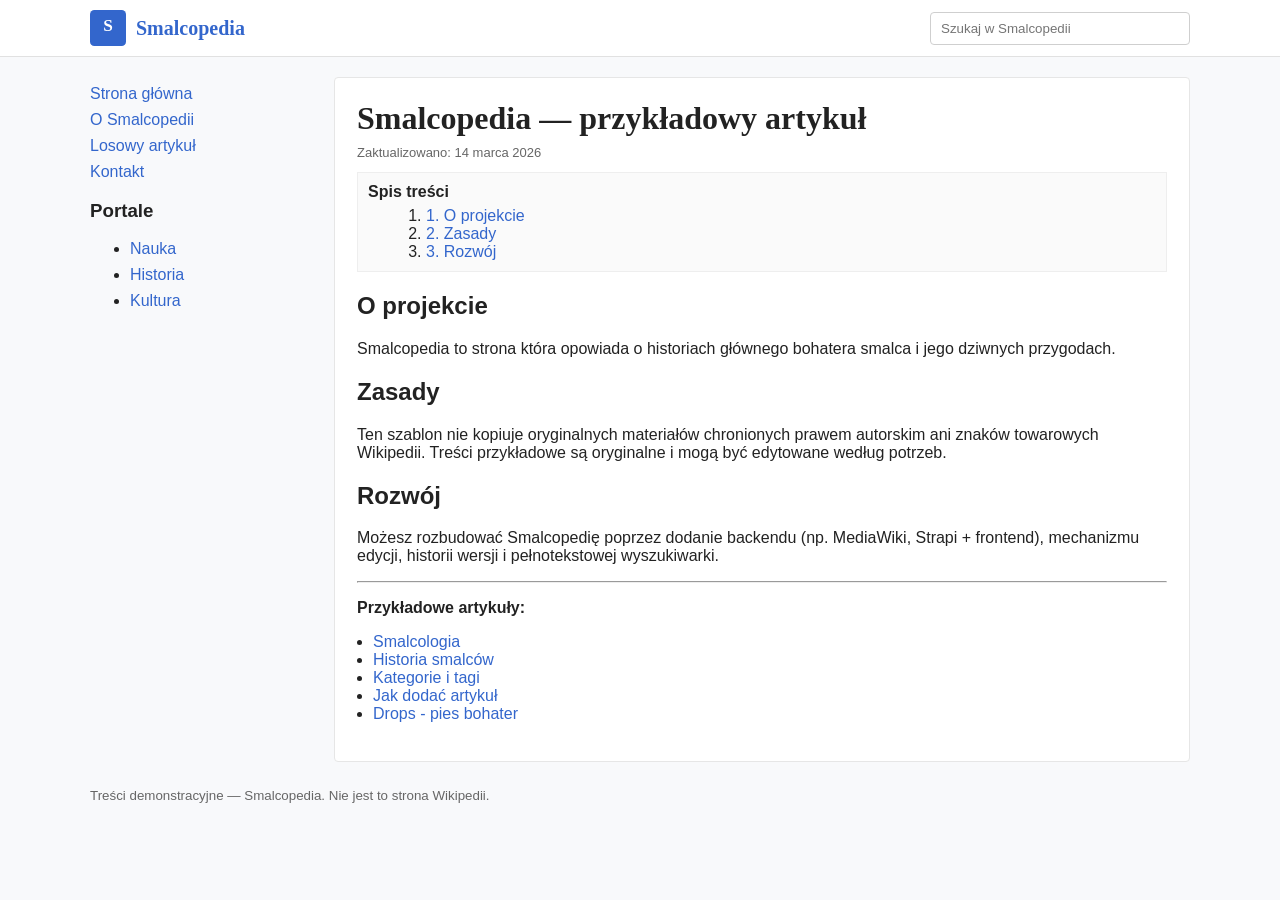
==== index.html @ fd2a966c "Add files via upload" ====
<!doctype html>
<html lang="pl">
<head>
  <meta charset="utf-8">
  <meta name="viewport" content="width=device-width,initial-scale=1">
  <title>Smalcopedia — wolna encyklopedia</title>
  <link rel="stylesheet" href="styles.css">
</head>
<body>
  <header class="site-header">
    <div class="header-inner">
      <a class="logo" href="#" aria-label="Smalcopedia">
        <!-- Simple SVG logo to avoid trademark issues -->
        <svg width="36" height="36" viewBox="0 0 100 100" xmlns="http://www.w3.org/2000/svg" aria-hidden="true">
          <rect width="100" height="100" rx="12" fill="#3366cc"></rect>
          <text x="50%" y="58%" font-family="Georgia, serif" font-size="48" fill="#fff" text-anchor="middle">S</text>
        </svg>
        <span class="site-title">Smalcopedia</span>
      </a>
      <form id="searchForm" class="search-form" onsubmit="return false;">
        <input id="searchInput" type="search" placeholder="Szukaj w Smalcopedii" aria-label="Szukaj">
      </form>
    </div>
  </header>

  <div class="page-wrap">
    <aside class="sidebar">
      <nav>
        <ul>
          <li><a href="#">Strona główna</a></li>
          <li><a href="#">O Smalcopedii</a></li>
          <li><a href="#">Losowy artykuł</a></li>
          <li><a href="#">Kontakt</a></li>
        </ul>
      </nav>
      <section class="portals">
        <h3>Portale</h3>
        <ul>
          <li><a href="#">Nauka</a></li>
          <li><a href="#">Historia</a></li>
          <li><a href="#">Kultura</a></li>
        </ul>
      </section>
    </aside>

    <main class="content">
      <article class="article" id="article-main">
        <h1>Smalcopedia — przykładowy artykuł</h1>
        <div class="meta">Zaktualizowano: 14 marca 2026</div>
        <nav class="toc" aria-label="Spis treści">
          <strong>Spis treści</strong>
          <ol>
            <li><a href="#sekcja-1">1. O projekcie</a></li>
            <li><a href="#sekcja-2">2. Zasady</a></li>
            <li><a href="#sekcja-3">3. Rozwój</a></li>
          </ol>
        </nav>

        <section id="sekcja-1">
          <h2>O projekcie</h2>
          <p>Smalcopedia to strona która opowiada o historiach głównego bohatera smalca i jego dziwnych przygodach.</p>
        </section>

        <section id="sekcja-2">
          <h2>Zasady</h2>
          <p>Ten szablon nie kopiuje oryginalnych materiałów chronionych prawem autorskim ani znaków towarowych Wikipedii. Treści przykładowe są oryginalne i mogą być edytowane według potrzeb.</p>
        </section>

        <section id="sekcja-3">
          <h2>Rozwój</h2>
          <p>Możesz rozbudować Smalcopedię poprzez dodanie backendu (np. MediaWiki, Strapi + frontend), mechanizmu edycji, historii wersji i pełnotekstowej wyszukiwarki.</p>
        </section>

        <hr>
        <p class="references"><strong>Przykładowe artykuły:</strong></p>
        <ul id="articleList" class="article-list">
          <li><a href="#">Smalcologia</a></li>
          <li><a href="#">Historia smalców</a></li>
          <li><a href="#">Kategorie i tagi</a></li>
          <li><a href="#">Jak dodać artykuł</a></li>
          <li><a href="dropsie.html">Drops - pies bohater</a></li>
        </ul>
      </article>
    </main>
  </div>

  <footer class="site-footer">
    <div class="footer-inner">
      <small>Treści demonstracyjne — Smalcopedia. Nie jest to strona Wikipedii.</small>
    </div>
  </footer>

  <script src="script.js"></script>
</body>
</html>
---- styles.css ----
/* Podstawowy styl wzorowany na typowym układzie wiki, ale unikalny */
:root{
  --accent:#3366cc;
  --bg:#f8f9fb;
  --text:#222;
}
html,body{height:100%;margin:0;font-family: -apple-system, BlinkMacSystemFont, "Segoe UI", Roboto, "Helvetica Neue", Arial, "Noto Sans", "Liberation Sans", sans-serif;color:var(--text);background:var(--bg);}
a{color:var(--accent);text-decoration:none}
a:hover{text-decoration:underline}

.site-header{background:#fff;border-bottom:1px solid #e1e1e1}
.header-inner{max-width:1100px;margin:0 auto;display:flex;align-items:center;gap:16px;padding:10px 16px}
.logo{display:flex;align-items:center;gap:10px;color:var(--accent);font-weight:700}
.site-title{font-family:Georgia, 'Times New Roman', Times, serif;font-size:20px}
.search-form{margin-left:auto}
#searchInput{padding:8px 10px;border:1px solid #cfcfcf;border-radius:4px;width:260px}

.page-wrap{max-width:1100px;margin:20px auto;display:grid;grid-template-columns:220px 1fr;gap:24px;padding:0 16px}
.sidebar{background:transparent}
.sidebar nav ul{list-style:none;padding:0;margin:0}
.sidebar li{margin:8px 0}
.portals{margin-top:18px}

.content{background:#fff;padding:22px;border:1px solid #e6e6e6;border-radius:4px}
.article h1{font-family:Georgia, 'Times New Roman', Times, serif;font-size:32px;margin:0 0 8px}
.meta{color:#666;font-size:13px;margin-bottom:12px}
.toc{background:#fafafa;border:1px solid #eee;padding:10px;margin:10px 0}
.toc ol{margin:6px 0 0 18px}
.section h2{font-size:20px}
.article-list{padding-left:16px}

.site-footer{margin:24px 0 40px}
.footer-inner{max-width:1100px;margin:0 auto;padding:0 16px;color:#666}

/* Responsywność */
@media (max-width:800px){
  .page-wrap{grid-template-columns:1fr;}
  .sidebar{order:2}
  .content{order:1}
  #searchInput{width:160px}
}
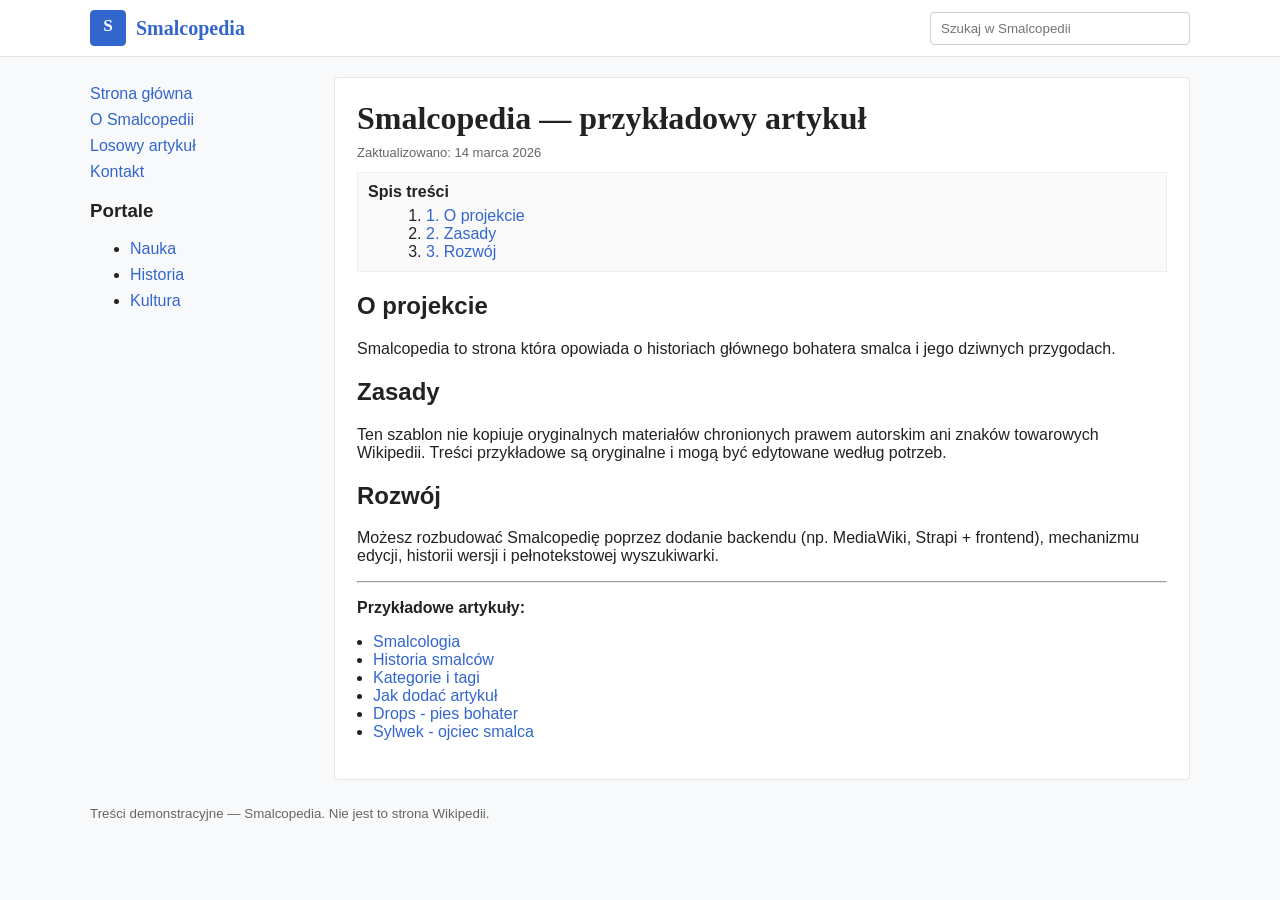
==== commit dd96a835: "Add new article link for 'Sylwek - ojciec smalca' Added a new article link for 'Sylwek - ojciec smal" ====
--- a/index.html
+++ b/index.html
@@ -79,6 +79,7 @@
           <li><a href="#">Kategorie i tagi</a></li>
           <li><a href="#">Jak dodać artykuł</a></li>
           <li><a href="dropsie.html">Drops - pies bohater</a></li>
+          <li><a href="sylwek.html">Sylwek - ojciec smalca</a></li>
         </ul>
       </article>
     </main>
@@ -92,4 +93,4 @@
 
   <script src="script.js"></script>
 </body>
-</html>+</html>
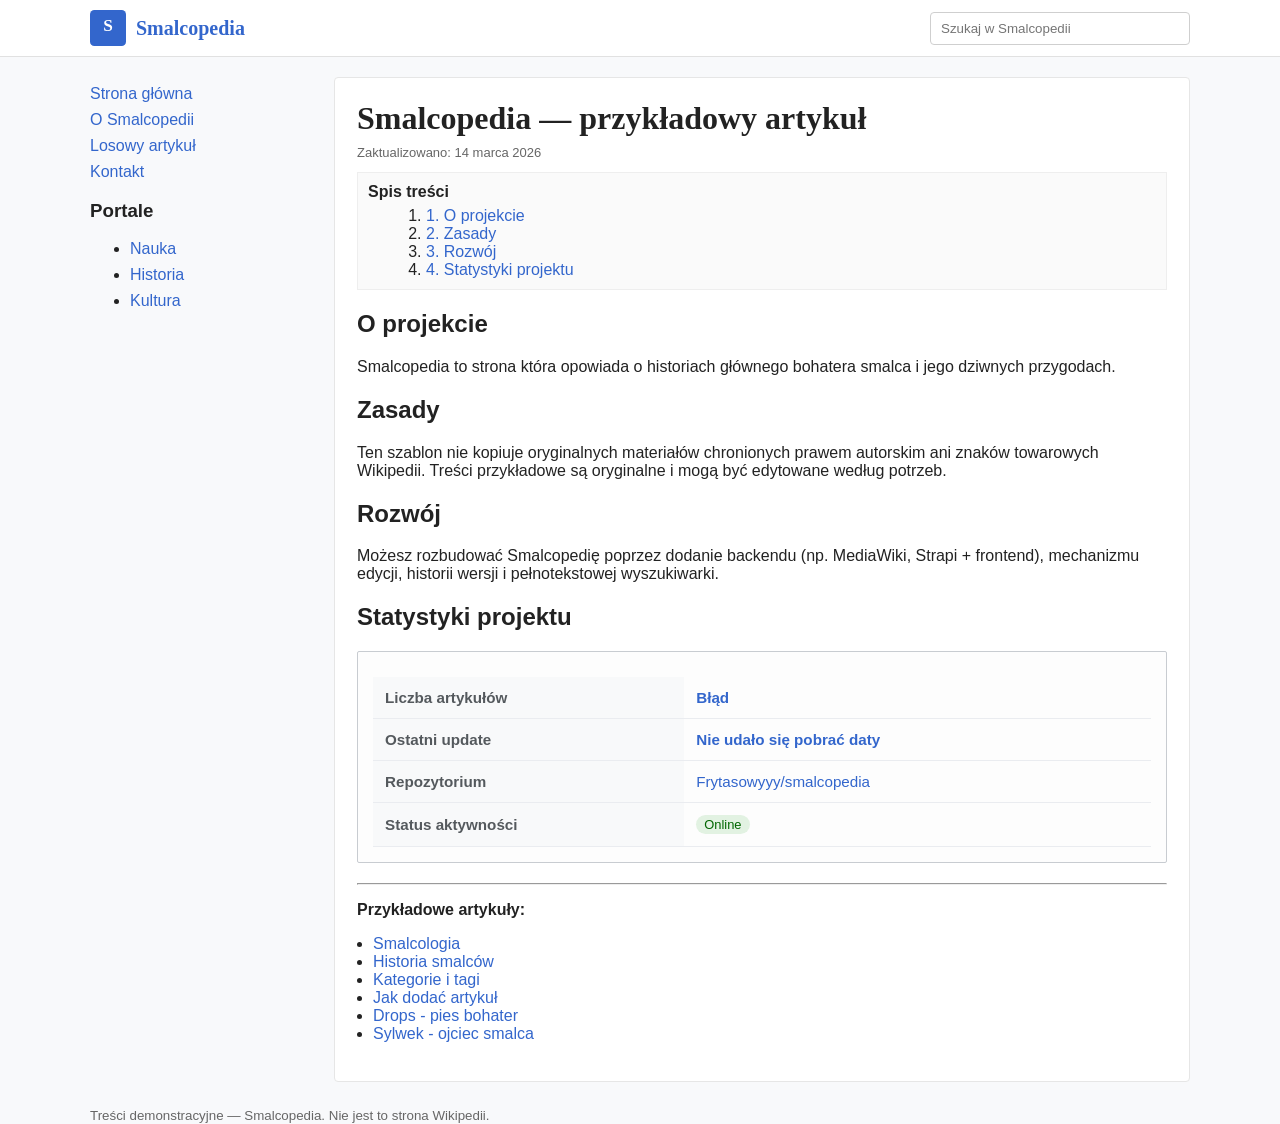
==== commit 96e08cc3: "Added statics and small fixes" ====
--- a/index.html
+++ b/index.html
@@ -5,6 +5,7 @@
   <meta name="viewport" content="width=device-width,initial-scale=1">
   <title>Smalcopedia — wolna encyklopedia</title>
   <link rel="stylesheet" href="styles.css">
+  <link rel="stylesheet" href="statistics.css">
 </head>
 <body>
   <header class="site-header">
@@ -29,7 +30,7 @@
         <ul>
           <li><a href="#">Strona główna</a></li>
           <li><a href="#">O Smalcopedii</a></li>
-          <li><a href="#">Losowy artykuł</a></li>
+          <li><a href="#" id="randomArticle">Losowy artykuł</a></li>
           <li><a href="#">Kontakt</a></li>
         </ul>
       </nav>
@@ -53,6 +54,7 @@
             <li><a href="#sekcja-1">1. O projekcie</a></li>
             <li><a href="#sekcja-2">2. Zasady</a></li>
             <li><a href="#sekcja-3">3. Rozwój</a></li>
+            <li><a href="#statystyki-projektu">4. Statystyki projektu</a></li>
           </ol>
         </nav>
 
@@ -69,6 +71,32 @@
         <section id="sekcja-3">
           <h2>Rozwój</h2>
           <p>Możesz rozbudować Smalcopedię poprzez dodanie backendu (np. MediaWiki, Strapi + frontend), mechanizmu edycji, historii wersji i pełnotekstowej wyszukiwarki.</p>
+        </section>
+
+        <section id="statystyki-projektu">
+          <h2>Statystyki projektu</h2>
+          <div class="stats-container">
+            <table class="stats-table">
+              <tbody>
+                <tr>
+                  <th>Liczba artykułów</th>
+                  <td id="articleCount" class="stats-value">...</td>
+                </tr>
+                <tr>
+                  <th>Ostatni update</th>
+                  <td id="lastUpdate" class="stats-value">Pobieranie...</td>
+                </tr>
+                <tr>
+                  <th>Repozytorium</th>
+                  <td><a href="https://github.com/Frytasowyyy/smalcopedia" target="_blank">Frytasowyyy/smalcopedia</a></td>
+                </tr>
+                <tr>
+                  <th>Status aktywności</th>
+                  <td><span class="stats-status">Online</span></td>
+                </tr>
+              </tbody>
+            </table>
+          </div>
         </section>
 
         <hr>
@@ -91,6 +119,8 @@
     </div>
   </footer>
 
+  <script src="articles.js"></script>
   <script src="script.js"></script>
+  <script src="statistics.js"></script>
 </body>
 </html>
--- a/statistics.css
+++ b/statistics.css
@@ -0,0 +1,54 @@
+/* Styl dla tabeli statystyk projektu */
+.stats-container {
+    margin: 20px 0;
+    padding: 15px;
+    background-color: #fdfdfd;
+    border: 1px solid #c8ccd1;
+    border-radius: 2px;
+}
+
+.stats-table {
+    width: 100%;
+    border-collapse: collapse;
+    font-size: 0.95em;
+    margin-top: 10px;
+}
+
+.stats-table caption {
+    text-align: left;
+    font-weight: bold;
+    font-size: 1.1em;
+    padding-bottom: 8px;
+    color: #333;
+}
+
+.stats-table th, .stats-table td {
+    padding: 12px;
+    text-align: left;
+    border-bottom: 1px solid #eaecf0;
+}
+
+.stats-table th {
+    background-color: #f8f9fa;
+    color: #54595d;
+    font-weight: 600;
+    width: 40%;
+}
+
+.stats-table tr:hover {
+    background-color: #f2f5f7;
+}
+
+.stats-value {
+    font-weight: bold;
+    color: #3366cc;
+}
+
+.stats-status {
+    display: inline-block;
+    padding: 2px 8px;
+    border-radius: 12px;
+    font-size: 0.85em;
+    background-color: #e2f2e2;
+    color: #006600;
+}
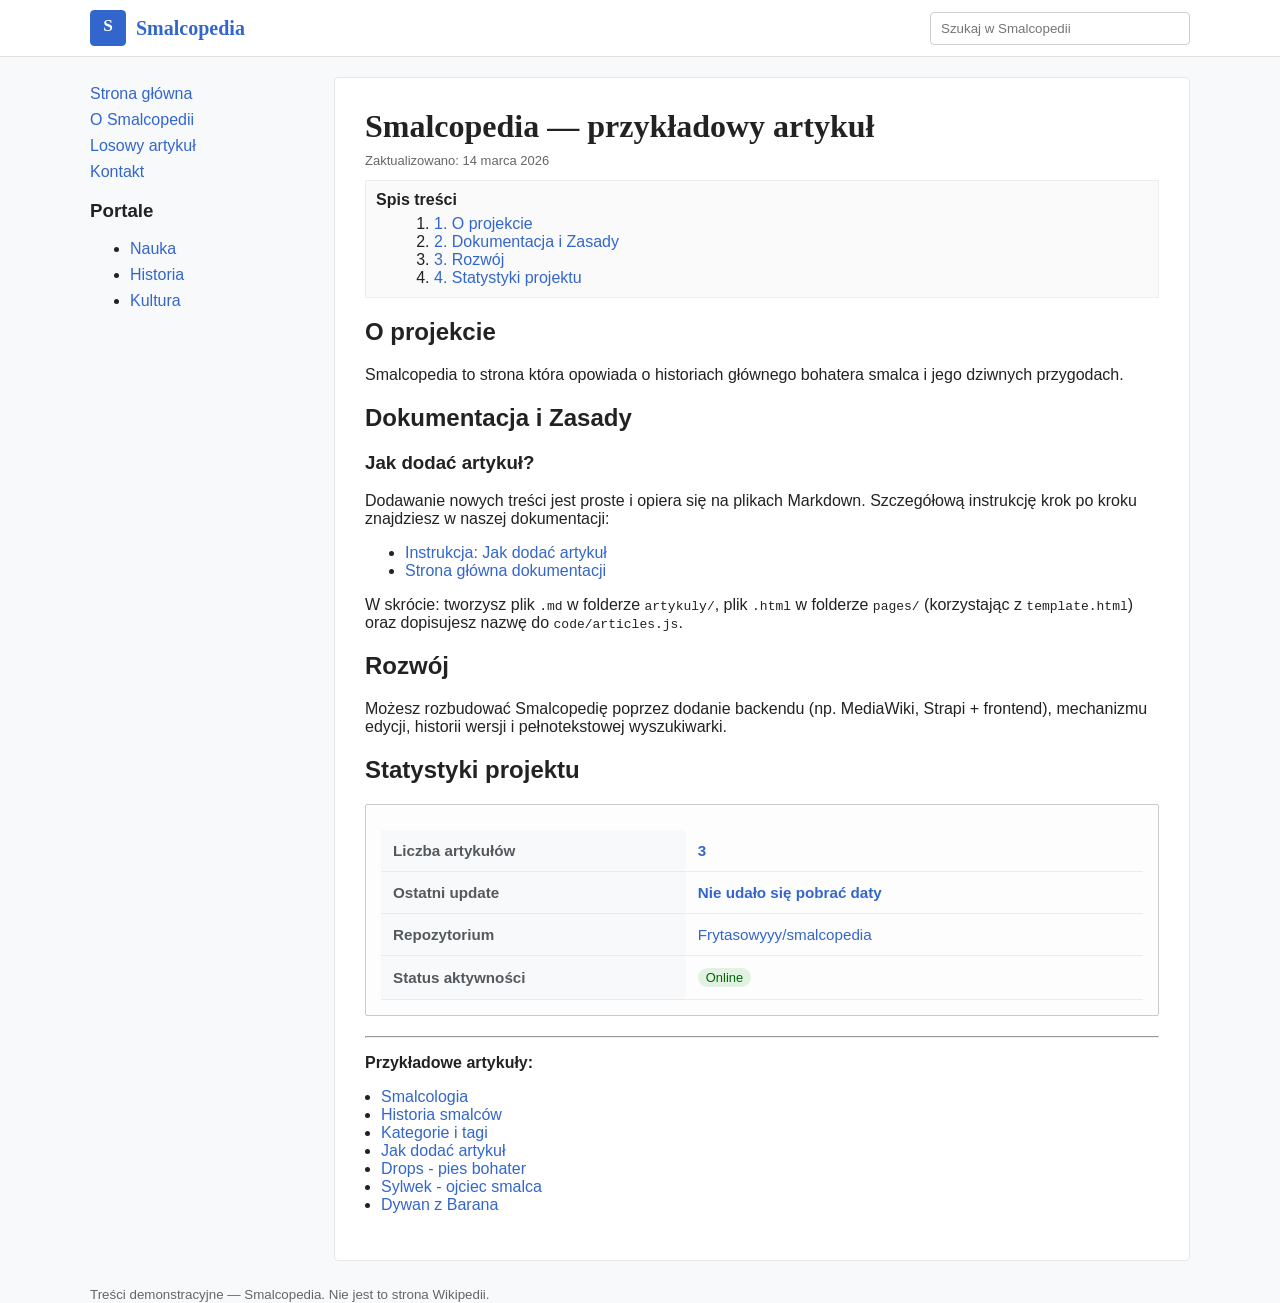
==== commit d7021f2a: "Merge pull request #1 from Smalcopedia/rework-index-page Rework index page, Reworked project structu" ====
--- a/index.html
+++ b/index.html
@@ -1,126 +1,176 @@
 <!doctype html>
 <html lang="pl">
-<head>
-  <meta charset="utf-8">
-  <meta name="viewport" content="width=device-width,initial-scale=1">
-  <title>Smalcopedia — wolna encyklopedia</title>
-  <link rel="stylesheet" href="styles.css">
-  <link rel="stylesheet" href="statistics.css">
-</head>
-<body>
-  <header class="site-header">
-    <div class="header-inner">
-      <a class="logo" href="#" aria-label="Smalcopedia">
-        <!-- Simple SVG logo to avoid trademark issues -->
-        <svg width="36" height="36" viewBox="0 0 100 100" xmlns="http://www.w3.org/2000/svg" aria-hidden="true">
-          <rect width="100" height="100" rx="12" fill="#3366cc"></rect>
-          <text x="50%" y="58%" font-family="Georgia, serif" font-size="48" fill="#fff" text-anchor="middle">S</text>
-        </svg>
-        <span class="site-title">Smalcopedia</span>
-      </a>
-      <form id="searchForm" class="search-form" onsubmit="return false;">
-        <input id="searchInput" type="search" placeholder="Szukaj w Smalcopedii" aria-label="Szukaj">
-      </form>
+  <head>
+    <meta charset="utf-8" />
+    <meta name="viewport" content="width=device-width,initial-scale=1" />
+    <title>Smalcopedia — wolna encyklopedia</title>
+    <link rel="stylesheet" href="styles/styles.css" />
+    <link rel="stylesheet" href="styles/statistics.css" />
+  </head>
+  <body>
+    <header class="site-header">
+      <div class="header-inner">
+        <a class="logo" href="#" aria-label="Smalcopedia">
+          <!-- Simple SVG logo to avoid trademark issues -->
+          <svg
+            width="36"
+            height="36"
+            viewBox="0 0 100 100"
+            xmlns="http://www.w3.org/2000/svg"
+            aria-hidden="true"
+          >
+            <rect width="100" height="100" rx="12" fill="#3366cc"></rect>
+            <text
+              x="50%"
+              y="58%"
+              font-family="Georgia, serif"
+              font-size="48"
+              fill="#fff"
+              text-anchor="middle"
+            >
+              S
+            </text>
+          </svg>
+          <span class="site-title">Smalcopedia</span>
+        </a>
+        <form id="searchForm" class="search-form" onsubmit="return false;">
+          <input
+            id="searchInput"
+            type="search"
+            placeholder="Szukaj w Smalcopedii"
+            aria-label="Szukaj"
+          />
+        </form>
+      </div>
+    </header>
+
+    <div class="page-wrap">
+      <aside class="sidebar">
+        <nav>
+          <ul>
+            <li><a href="#">Strona główna</a></li>
+            <li><a href="#">O Smalcopedii</a></li>
+            <li><a href="#" id="randomArticle">Losowy artykuł</a></li>
+            <li><a href="#">Kontakt</a></li>
+          </ul>
+        </nav>
+        <section class="portals">
+          <h3>Portale</h3>
+          <ul>
+            <li><a href="#">Nauka</a></li>
+            <li><a href="#">Historia</a></li>
+            <li><a href="#">Kultura</a></li>
+          </ul>
+        </section>
+      </aside>
+
+      <main class="content">
+        <article class="article" id="article-main">
+          <h1>Smalcopedia — przykładowy artykuł</h1>
+          <div class="meta">Zaktualizowano: 14 marca 2026</div>
+          <nav class="toc" aria-label="Spis treści">
+            <strong>Spis treści</strong>
+            <ol>
+              <li><a href="#sekcja-1">1. O projekcie</a></li>
+              <li><a href="#sekcja-2">2. Dokumentacja i Zasady</a></li>
+              <li><a href="#sekcja-3">3. Rozwój</a></li>
+              <li><a href="#statystyki-projektu">4. Statystyki projektu</a></li>
+            </ol>
+          </nav>
+
+          <section id="sekcja-1">
+            <h2>O projekcie</h2>
+            <p>
+              Smalcopedia to strona która opowiada o historiach głównego
+              bohatera smalca i jego dziwnych przygodach.
+            </p>
+          </section>
+
+          <section id="sekcja-2">
+            <h2>Dokumentacja i Zasady</h2>
+            <h3>Jak dodać artykuł?</h3>
+            <p>
+              Dodawanie nowych treści jest proste i opiera się na plikach Markdown. 
+              Szczegółową instrukcję krok po kroku znajdziesz w naszej dokumentacji:
+            </p>
+            <ul>
+              <li><a href="docs/jak-dodac-artykul.md">Instrukcja: Jak dodać artykuł</a></li>
+              <li><a href="docs/index.md">Strona główna dokumentacji</a></li>
+            </ul>
+            <p>
+              W skrócie: tworzysz plik <code>.md</code> w folderze <code>artykuly/</code>, 
+              plik <code>.html</code> w folderze <code>pages/</code> (korzystając z <code>template.html</code>) 
+              oraz dopisujesz nazwę do <code>code/articles.js</code>.
+            </p>
+          </section>
+
+          <section id="sekcja-3">
+            <h2>Rozwój</h2>
+            <p>
+              Możesz rozbudować Smalcopedię poprzez dodanie backendu (np.
+              MediaWiki, Strapi + frontend), mechanizmu edycji, historii wersji
+              i pełnotekstowej wyszukiwarki.
+            </p>
+          </section>
+
+          <section id="statystyki-projektu">
+            <h2>Statystyki projektu</h2>
+            <div class="stats-container">
+              <table class="stats-table">
+                <tbody>
+                  <tr>
+                    <th>Liczba artykułów</th>
+                    <td id="articleCount" class="stats-value">...</td>
+                  </tr>
+                  <tr>
+                    <th>Ostatni update</th>
+                    <td id="lastUpdate" class="stats-value">Pobieranie...</td>
+                  </tr>
+                  <tr>
+                    <th>Repozytorium</th>
+                    <td>
+                      <a
+                        href="https://github.com/Frytasowyyy/smalcopedia"
+                        target="_blank"
+                        >Frytasowyyy/smalcopedia</a
+                      >
+                    </td>
+                  </tr>
+                  <tr>
+                    <th>Status aktywności</th>
+                    <td><span class="stats-status">Online</span></td>
+                  </tr>
+                </tbody>
+              </table>
+            </div>
+          </section>
+
+          <hr />
+          <p class="references"><strong>Przykładowe artykuły:</strong></p>
+          <ul id="articleList" class="article-list">
+            <li><a href="#">Smalcologia</a></li>
+            <li><a href="#">Historia smalców</a></li>
+            <li><a href="#">Kategorie i tagi</a></li>
+            <li><a href="#">Jak dodać artykuł</a></li>
+            <li><a href="pages/dropsie.html">Drops - pies bohater</a></li>
+            <li><a href="pages/sylwek.html">Sylwek - ojciec smalca</a></li>
+            <li><a href="pages/dywanzbarana.html">Dywan z Barana</a></li>
+          </ul>
+        </article>
+      </main>
     </div>
-  </header>
 
-  <div class="page-wrap">
-    <aside class="sidebar">
-      <nav>
-        <ul>
-          <li><a href="#">Strona główna</a></li>
-          <li><a href="#">O Smalcopedii</a></li>
-          <li><a href="#" id="randomArticle">Losowy artykuł</a></li>
-          <li><a href="#">Kontakt</a></li>
-        </ul>
-      </nav>
-      <section class="portals">
-        <h3>Portale</h3>
-        <ul>
-          <li><a href="#">Nauka</a></li>
-          <li><a href="#">Historia</a></li>
-          <li><a href="#">Kultura</a></li>
-        </ul>
-      </section>
-    </aside>
+    <footer class="site-footer">
+      <div class="footer-inner">
+        <small
+          >Treści demonstracyjne — Smalcopedia. Nie jest to strona
+          Wikipedii.</small
+        >
+      </div>
+    </footer>
 
-    <main class="content">
-      <article class="article" id="article-main">
-        <h1>Smalcopedia — przykładowy artykuł</h1>
-        <div class="meta">Zaktualizowano: 14 marca 2026</div>
-        <nav class="toc" aria-label="Spis treści">
-          <strong>Spis treści</strong>
-          <ol>
-            <li><a href="#sekcja-1">1. O projekcie</a></li>
-            <li><a href="#sekcja-2">2. Zasady</a></li>
-            <li><a href="#sekcja-3">3. Rozwój</a></li>
-            <li><a href="#statystyki-projektu">4. Statystyki projektu</a></li>
-          </ol>
-        </nav>
-
-        <section id="sekcja-1">
-          <h2>O projekcie</h2>
-          <p>Smalcopedia to strona która opowiada o historiach głównego bohatera smalca i jego dziwnych przygodach.</p>
-        </section>
-
-        <section id="sekcja-2">
-          <h2>Zasady</h2>
-          <p>Ten szablon nie kopiuje oryginalnych materiałów chronionych prawem autorskim ani znaków towarowych Wikipedii. Treści przykładowe są oryginalne i mogą być edytowane według potrzeb.</p>
-        </section>
-
-        <section id="sekcja-3">
-          <h2>Rozwój</h2>
-          <p>Możesz rozbudować Smalcopedię poprzez dodanie backendu (np. MediaWiki, Strapi + frontend), mechanizmu edycji, historii wersji i pełnotekstowej wyszukiwarki.</p>
-        </section>
-
-        <section id="statystyki-projektu">
-          <h2>Statystyki projektu</h2>
-          <div class="stats-container">
-            <table class="stats-table">
-              <tbody>
-                <tr>
-                  <th>Liczba artykułów</th>
-                  <td id="articleCount" class="stats-value">...</td>
-                </tr>
-                <tr>
-                  <th>Ostatni update</th>
-                  <td id="lastUpdate" class="stats-value">Pobieranie...</td>
-                </tr>
-                <tr>
-                  <th>Repozytorium</th>
-                  <td><a href="https://github.com/Frytasowyyy/smalcopedia" target="_blank">Frytasowyyy/smalcopedia</a></td>
-                </tr>
-                <tr>
-                  <th>Status aktywności</th>
-                  <td><span class="stats-status">Online</span></td>
-                </tr>
-              </tbody>
-            </table>
-          </div>
-        </section>
-
-        <hr>
-        <p class="references"><strong>Przykładowe artykuły:</strong></p>
-        <ul id="articleList" class="article-list">
-          <li><a href="#">Smalcologia</a></li>
-          <li><a href="#">Historia smalców</a></li>
-          <li><a href="#">Kategorie i tagi</a></li>
-          <li><a href="#">Jak dodać artykuł</a></li>
-          <li><a href="dropsie.html">Drops - pies bohater</a></li>
-          <li><a href="sylwek.html">Sylwek - ojciec smalca</a></li>
-        </ul>
-      </article>
-    </main>
-  </div>
-
-  <footer class="site-footer">
-    <div class="footer-inner">
-      <small>Treści demonstracyjne — Smalcopedia. Nie jest to strona Wikipedii.</small>
-    </div>
-  </footer>
-
-  <script src="articles.js"></script>
-  <script src="script.js"></script>
-  <script src="statistics.js"></script>
-</body>
+    <script src="code/articles.js"></script>
+    <script src="code/script.js"></script>
+    <script src="code/statistics.js"></script>
+  </body>
 </html>
--- a/styles/styles.css
+++ b/styles/styles.css
@@ -0,0 +1,119 @@
+/* Podstawowy styl wzorowany na typowym układzie wiki, ale unikalny */
+:root{
+  --accent:#3366cc;
+  --bg:#f8f9fb;
+  --text:#222;
+}
+html,body{height:100%;margin:0;font-family: -apple-system, BlinkMacSystemFont, "Segoe UI", Roboto, "Helvetica Neue", Arial, "Noto Sans", "Liberation Sans", sans-serif;color:var(--text);background:var(--bg);}
+a{color:var(--accent);text-decoration:none}
+a:hover{text-decoration:underline}
+
+.site-header{background:#fff;border-bottom:1px solid #e1e1e1}
+.header-inner{max-width:1100px;margin:0 auto;display:flex;align-items:center;gap:16px;padding:10px 16px}
+.logo{display:flex;align-items:center;gap:10px;color:var(--accent);font-weight:700}
+.site-title{font-family:Georgia, 'Times New Roman', Times, serif;font-size:20px}
+.search-form{margin-left:auto}
+#searchInput{padding:8px 10px;border:1px solid #cfcfcf;border-radius:4px;width:260px}
+
+.page-wrap{max-width:1100px;margin:20px auto;display:grid;grid-template-columns:220px 1fr;gap:24px;padding:0 16px}
+.sidebar{background:transparent}
+.sidebar nav ul{list-style:none;padding:0;margin:0}
+.sidebar li{margin:8px 0}
+.portals{margin-top:18px}
+
+.content{background:#fff;padding:22px;border:1px solid #e6e6e6;border-radius:4px}
+.article h1{font-family:Georgia, 'Times New Roman', Times, serif;font-size:32px;margin:0 0 8px}
+.meta{color:#666;font-size:13px;margin-bottom:12px}
+.toc{background:#fafafa;border:1px solid #eee;padding:10px;margin:10px 0}
+.toc ol{margin:6px 0 0 18px}
+.section h2{font-size:20px}
+.article-list{padding-left:16px}
+
+.site-footer{margin:24px 0 40px}
+.footer-inner{max-width:1100px;margin:0 auto;padding:0 16px;color:#666}
+
+/* Upewnij się, że .content ma tę właściwość, aby infobox nie wystawał dołem */
+.content {
+  background: #fff;
+  padding: 30px;
+  border: 1px solid #e6e6e6;
+  border-radius: 4px;
+  overflow: hidden; /* Czyści floaty wewnątrz kontenera */
+  position: relative;
+}
+
+/* Infobox - teraz sztywno trzyma się prawej strony wewnątrz .content */
+.infobox {
+  width: 280px;
+  background: #f8f9fa;
+  border: 1px solid #a2a9b1;
+  padding: 8px;
+  float: right; /* To jest kluczowe */
+  margin: 0 0 20px 20px; /* Odstęp od tekstu z lewej i z dołu */
+  font-size: 0.88em;
+  line-height: 1.4;
+  box-sizing: border-box;
+}
+
+.infobox-title {
+  text-align: center;
+  font-size: 1.2em;
+  font-weight: bold;
+  background: #cedff2;
+  padding: 10px;
+  margin: -8px -8px 10px -8px; /* Idealne dopasowanie do brzegów infoboxu */
+  border-bottom: 1px solid #a2a9b1;
+}
+
+.infobox-image {
+  text-align: center;
+  margin-bottom: 10px;
+}
+
+.infobox-image img {
+  max-width: 100%;
+  height: auto;
+  display: block;
+  margin: 0 auto;
+}
+
+.infobox-table {
+  width: 100%;
+  border-collapse: collapse;
+}
+
+.infobox-table th {
+  text-align: left;
+  vertical-align: top;
+  width: 40%;
+  padding: 6px 4px;
+  border-top: 1px solid #a2a9b1;
+  background-color: #f2f2f2;
+}
+
+.infobox-table td {
+  padding: 6px 4px;
+  border-top: 1px solid #a2a9b1;
+}
+
+/* RESPONSYWNOŚĆ */
+
+/* Dla średnich ekranów (tablety) */
+@media (max-width: 900px) {
+  .page-wrap {
+    grid-template-columns: 1fr; /* Sidebar ląduje nad Contentem */
+  }
+}
+
+/* Dla telefonów */
+@media (max-width: 600px) {
+  .infobox {
+    float: none;      /* Przestaje płynąć */
+    width: 100%;      /* Zajmuje całą szerokość .content */
+    margin: 0 0 20px 0; /* Resetuje boczne marginesy */
+  }
+  
+  .content {
+    padding: 15px;    /* Mniejszy padding na mobile */
+  }
+}
--- a/styles/statistics.css
+++ b/styles/statistics.css
@@ -0,0 +1,54 @@
+/* Styl dla tabeli statystyk projektu */
+.stats-container {
+    margin: 20px 0;
+    padding: 15px;
+    background-color: #fdfdfd;
+    border: 1px solid #c8ccd1;
+    border-radius: 2px;
+}
+
+.stats-table {
+    width: 100%;
+    border-collapse: collapse;
+    font-size: 0.95em;
+    margin-top: 10px;
+}
+
+.stats-table caption {
+    text-align: left;
+    font-weight: bold;
+    font-size: 1.1em;
+    padding-bottom: 8px;
+    color: #333;
+}
+
+.stats-table th, .stats-table td {
+    padding: 12px;
+    text-align: left;
+    border-bottom: 1px solid #eaecf0;
+}
+
+.stats-table th {
+    background-color: #f8f9fa;
+    color: #54595d;
+    font-weight: 600;
+    width: 40%;
+}
+
+.stats-table tr:hover {
+    background-color: #f2f5f7;
+}
+
+.stats-value {
+    font-weight: bold;
+    color: #3366cc;
+}
+
+.stats-status {
+    display: inline-block;
+    padding: 2px 8px;
+    border-radius: 12px;
+    font-size: 0.85em;
+    background-color: #e2f2e2;
+    color: #006600;
+}
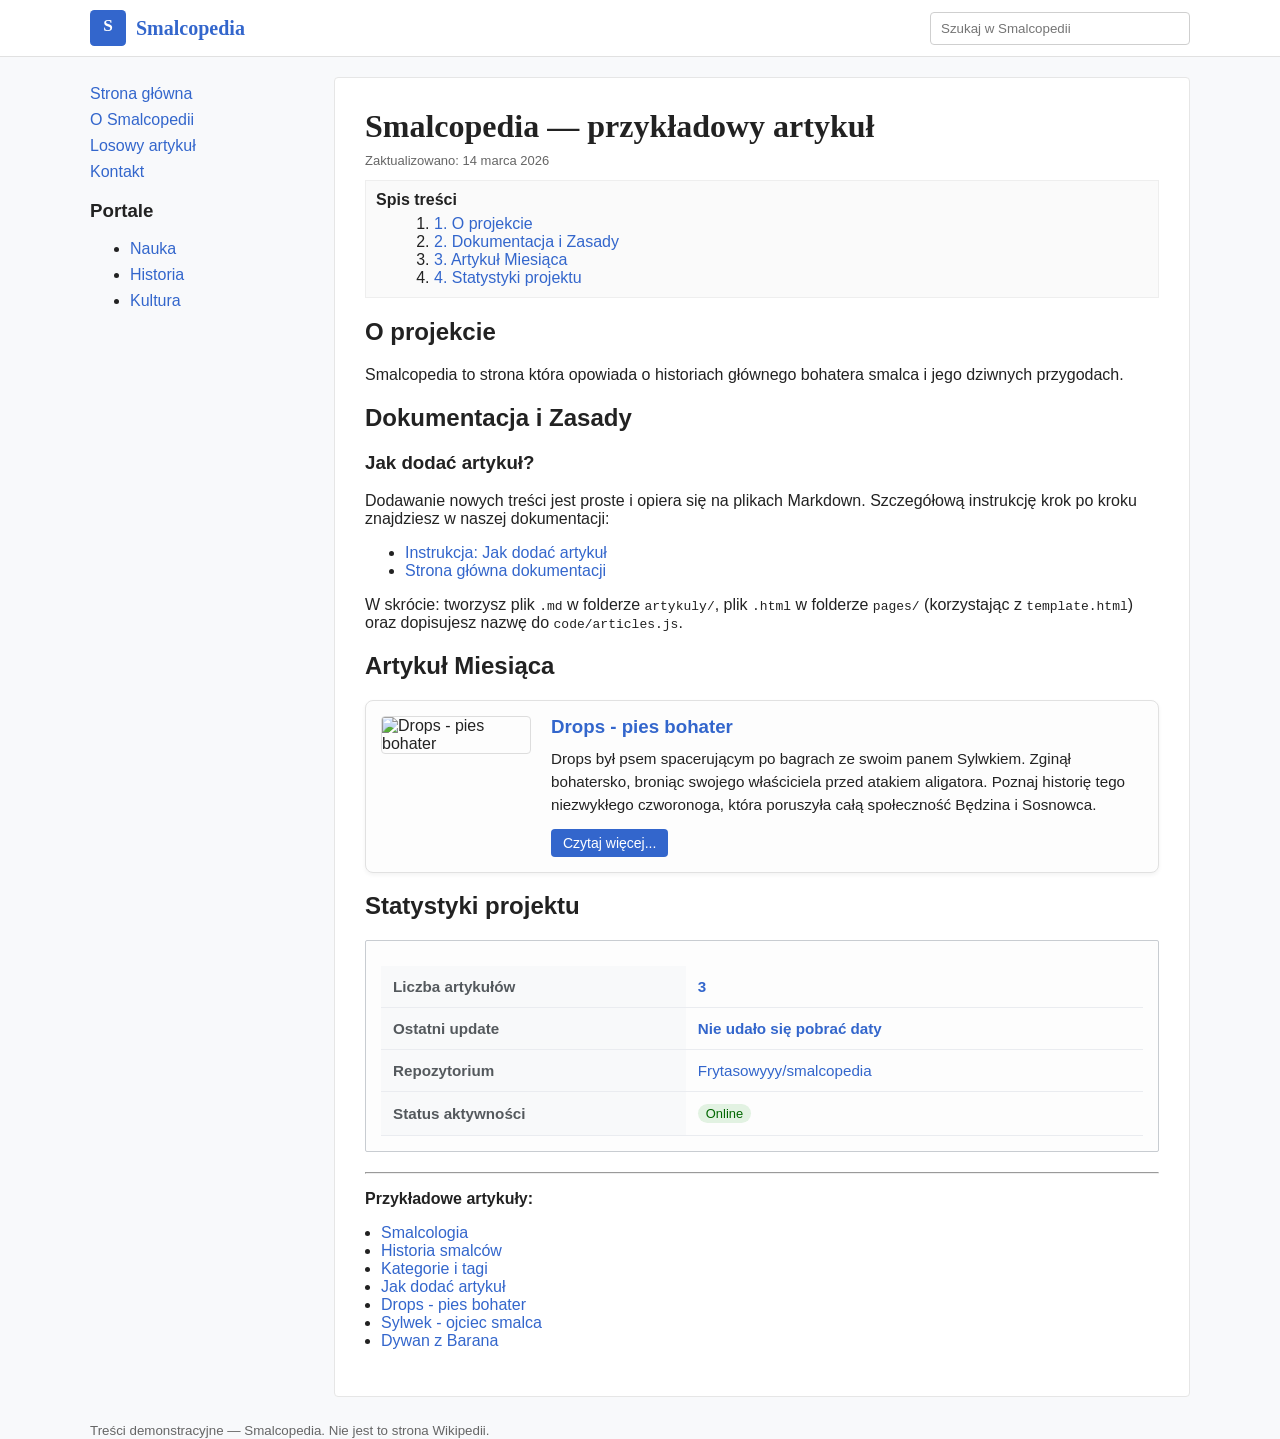
==== commit e1b083c4: "Added best article section" ====
--- a/index.html
+++ b/index.html
@@ -73,7 +73,7 @@
             <ol>
               <li><a href="#sekcja-1">1. O projekcie</a></li>
               <li><a href="#sekcja-2">2. Dokumentacja i Zasady</a></li>
-              <li><a href="#sekcja-3">3. Rozwój</a></li>
+              <li><a href="#sekcja-3">3. Artykuł Miesiąca</a></li>
               <li><a href="#statystyki-projektu">4. Statystyki projektu</a></li>
             </ol>
           </nav>
@@ -105,12 +105,21 @@
           </section>
 
           <section id="sekcja-3">
-            <h2>Rozwój</h2>
-            <p>
-              Możesz rozbudować Smalcopedię poprzez dodanie backendu (np.
-              MediaWiki, Strapi + frontend), mechanizmu edycji, historii wersji
-              i pełnotekstowej wyszukiwarki.
-            </p>
+            <h2>Artykuł Miesiąca</h2>
+            <div class="featured-article">
+              <div class="featured-image">
+                <img src="zdjecia/Drops.png" alt="Drops - pies bohater">
+              </div>
+              <div class="featured-content">
+                <h3>Drops - pies bohater</h3>
+                <p>
+                  Drops był psem spacerującym po bagrach ze swoim panem Sylwkiem. 
+                  Zginął bohatersko, broniąc swojego właściciela przed atakiem aligatora. 
+                  Poznaj historię tego niezwykłego czworonoga, która poruszyła całą społeczność Będzina i Sosnowca.
+                </p>
+                <a href="pages/dropsie.html" class="read-more">Czytaj więcej...</a>
+              </div>
+            </div>
           </section>
 
           <section id="statystyki-projektu">
--- a/styles/styles.css
+++ b/styles/styles.css
@@ -116,4 +116,65 @@
   .content {
     padding: 15px;    /* Mniejszy padding na mobile */
   }
+}
+
+/* Featured Article Card */
+.featured-article {
+  display: flex;
+  gap: 20px;
+  background: #fdfdfd;
+  border: 1px solid #e1e1e1;
+  border-radius: 8px;
+  padding: 15px;
+  margin-top: 15px;
+  box-shadow: 0 2px 4px rgba(0,0,0,0.05);
+}
+
+.featured-image {
+  flex: 0 0 150px;
+}
+
+.featured-image img {
+  width: 100%;
+  height: auto;
+  border-radius: 4px;
+  border: 1px solid #ddd;
+}
+
+.featured-content {
+  flex: 1;
+}
+
+.featured-content h3 {
+  margin: 0 0 10px 0;
+  color: var(--accent);
+}
+
+.featured-content p {
+  margin: 0 0 12px 0;
+  font-size: 0.95em;
+  line-height: 1.5;
+}
+
+.read-more {
+  display: inline-block;
+  padding: 6px 12px;
+  background: var(--accent);
+  color: #fff !important;
+  border-radius: 4px;
+  font-size: 14px;
+}
+
+.read-more:hover {
+  background: #2a52a3;
+  text-decoration: none;
+}
+
+@media (max-width: 600px) {
+  .featured-article {
+    flex-direction: column;
+  }
+  .featured-image {
+    flex: 0 0 auto;
+  }
 }
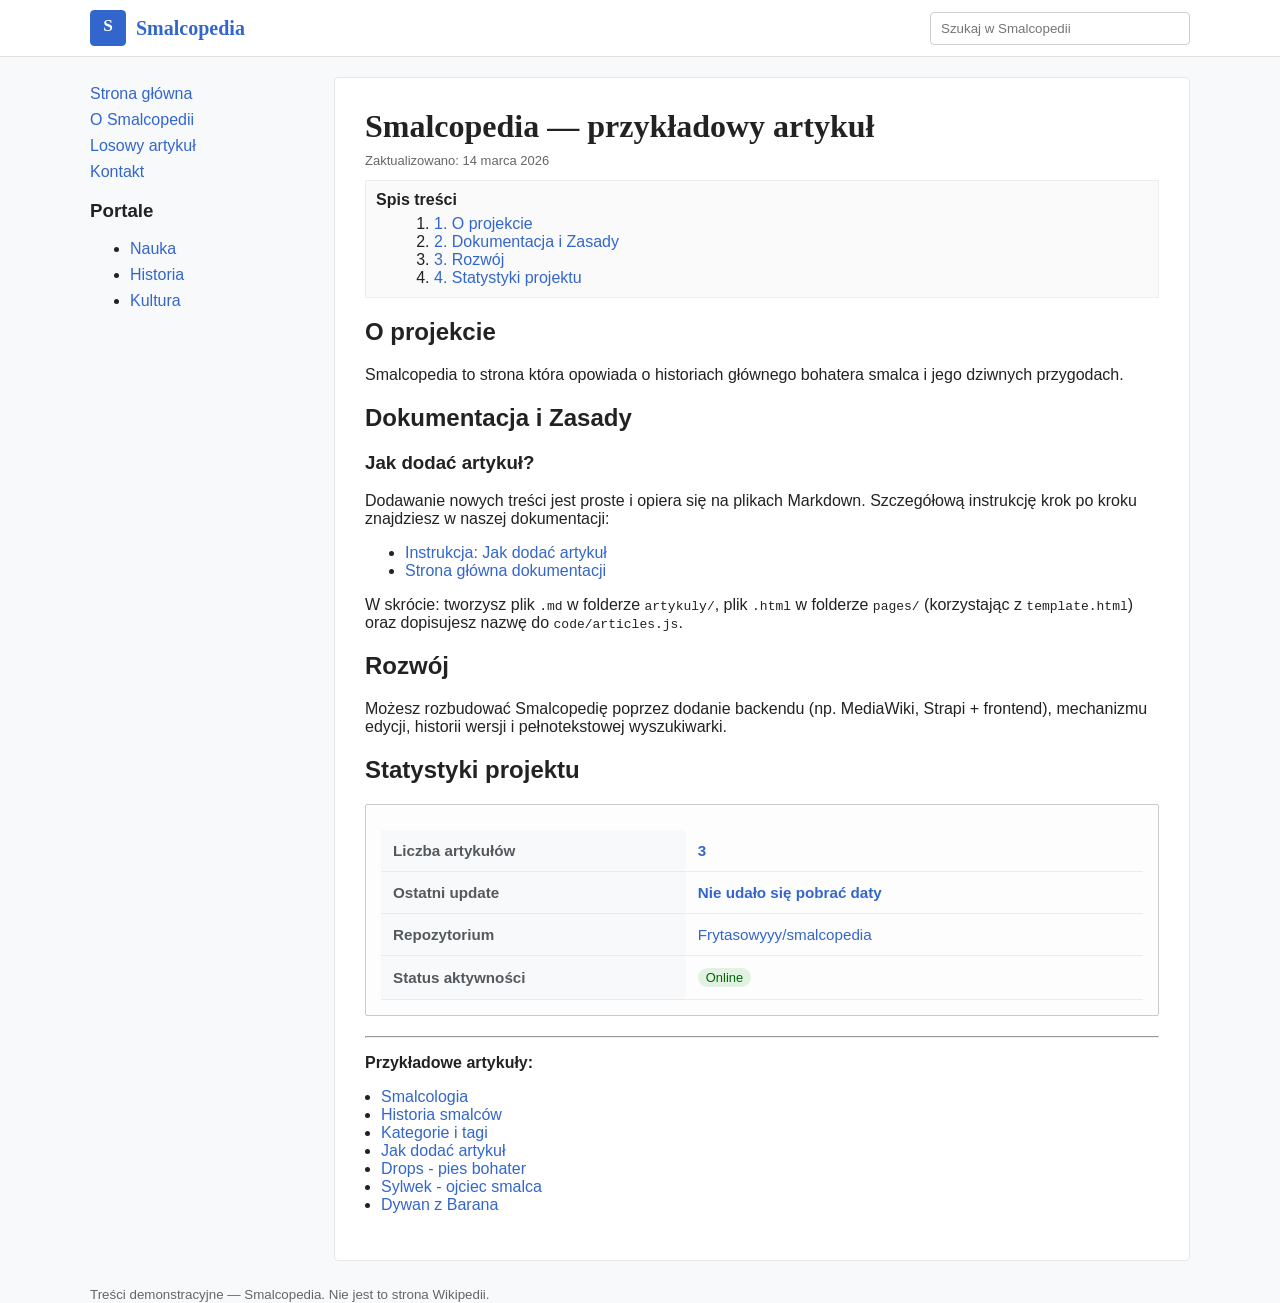
==== commit eb0336e2: "feat: implement search engine and update documentation" ====
--- a/index.html
+++ b/index.html
@@ -73,7 +73,7 @@
             <ol>
               <li><a href="#sekcja-1">1. O projekcie</a></li>
               <li><a href="#sekcja-2">2. Dokumentacja i Zasady</a></li>
-              <li><a href="#sekcja-3">3. Artykuł Miesiąca</a></li>
+              <li><a href="#sekcja-3">3. Rozwój</a></li>
               <li><a href="#statystyki-projektu">4. Statystyki projektu</a></li>
             </ol>
           </nav>
@@ -105,21 +105,12 @@
           </section>
 
           <section id="sekcja-3">
-            <h2>Artykuł Miesiąca</h2>
-            <div class="featured-article">
-              <div class="featured-image">
-                <img src="zdjecia/Drops.png" alt="Drops - pies bohater">
-              </div>
-              <div class="featured-content">
-                <h3>Drops - pies bohater</h3>
-                <p>
-                  Drops był psem spacerującym po bagrach ze swoim panem Sylwkiem. 
-                  Zginął bohatersko, broniąc swojego właściciela przed atakiem aligatora. 
-                  Poznaj historię tego niezwykłego czworonoga, która poruszyła całą społeczność Będzina i Sosnowca.
-                </p>
-                <a href="pages/dropsie.html" class="read-more">Czytaj więcej...</a>
-              </div>
-            </div>
+            <h2>Rozwój</h2>
+            <p>
+              Możesz rozbudować Smalcopedię poprzez dodanie backendu (np.
+              MediaWiki, Strapi + frontend), mechanizmu edycji, historii wersji
+              i pełnotekstowej wyszukiwarki.
+            </p>
           </section>
 
           <section id="statystyki-projektu">
@@ -179,6 +170,7 @@
     </footer>
 
     <script src="code/articles.js"></script>
+    <script src="code/search-engine.js"></script>
     <script src="code/script.js"></script>
     <script src="code/statistics.js"></script>
   </body>
--- a/styles/styles.css
+++ b/styles/styles.css
@@ -12,8 +12,66 @@
 .header-inner{max-width:1100px;margin:0 auto;display:flex;align-items:center;gap:16px;padding:10px 16px}
 .logo{display:flex;align-items:center;gap:10px;color:var(--accent);font-weight:700}
 .site-title{font-family:Georgia, 'Times New Roman', Times, serif;font-size:20px}
-.search-form{margin-left:auto}
+.search-form{margin-left:auto;position:relative}
 #searchInput{padding:8px 10px;border:1px solid #cfcfcf;border-radius:4px;width:260px}
+
+/* Search Results Dropdown */
+.search-results-dropdown {
+  position: absolute;
+  top: 100%;
+  right: 0;
+  width: 320px;
+  background: #fff;
+  border: 1px solid #ddd;
+  border-radius: 4px;
+  box-shadow: 0 4px 12px rgba(0,0,0,0.15);
+  margin-top: 8px;
+  display: none;
+  z-index: 1000;
+  max-height: 400px;
+  overflow-y: auto;
+}
+
+.search-results-dropdown.active {
+  display: block;
+}
+
+.search-item {
+  padding: 10px 15px;
+  border-bottom: 1px solid #f0f0f0;
+  cursor: pointer;
+  transition: background 0.2s;
+}
+
+.search-item:last-child {
+  border-bottom: none;
+}
+
+.search-item:hover {
+  background: #f5f8ff;
+}
+
+.search-item-title {
+  font-weight: 700;
+  color: var(--accent);
+  font-size: 14px;
+}
+
+.search-item-desc {
+  font-size: 12px;
+  color: #666;
+  margin-top: 2px;
+  white-space: nowrap;
+  overflow: hidden;
+  text-overflow: ellipsis;
+}
+
+.no-results {
+  padding: 15px;
+  text-align: center;
+  color: #999;
+  font-size: 14px;
+}
 
 .page-wrap{max-width:1100px;margin:20px auto;display:grid;grid-template-columns:220px 1fr;gap:24px;padding:0 16px}
 .sidebar{background:transparent}
@@ -116,65 +174,4 @@
   .content {
     padding: 15px;    /* Mniejszy padding na mobile */
   }
-}
-
-/* Featured Article Card */
-.featured-article {
-  display: flex;
-  gap: 20px;
-  background: #fdfdfd;
-  border: 1px solid #e1e1e1;
-  border-radius: 8px;
-  padding: 15px;
-  margin-top: 15px;
-  box-shadow: 0 2px 4px rgba(0,0,0,0.05);
-}
-
-.featured-image {
-  flex: 0 0 150px;
-}
-
-.featured-image img {
-  width: 100%;
-  height: auto;
-  border-radius: 4px;
-  border: 1px solid #ddd;
-}
-
-.featured-content {
-  flex: 1;
-}
-
-.featured-content h3 {
-  margin: 0 0 10px 0;
-  color: var(--accent);
-}
-
-.featured-content p {
-  margin: 0 0 12px 0;
-  font-size: 0.95em;
-  line-height: 1.5;
-}
-
-.read-more {
-  display: inline-block;
-  padding: 6px 12px;
-  background: var(--accent);
-  color: #fff !important;
-  border-radius: 4px;
-  font-size: 14px;
-}
-
-.read-more:hover {
-  background: #2a52a3;
-  text-decoration: none;
-}
-
-@media (max-width: 600px) {
-  .featured-article {
-    flex-direction: column;
-  }
-  .featured-image {
-    flex: 0 0 auto;
-  }
 }
